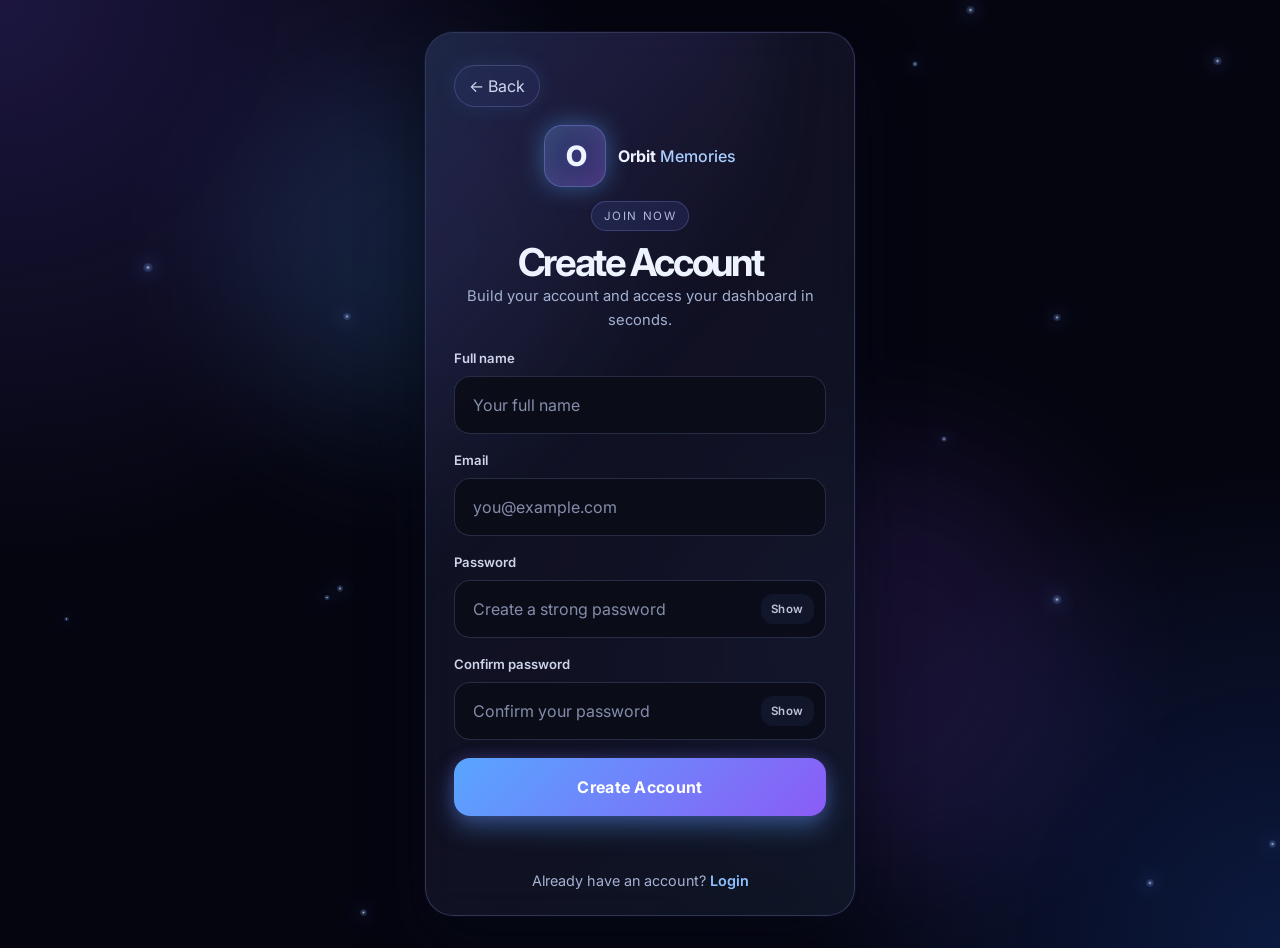
==== create-account.html @ c46d96b4 "Initial commit" ====
<!DOCTYPE html>
<html lang="en">
  <head>
    <meta charset="UTF-8" />
    <meta name="viewport" content="width=device-width, initial-scale=1.0" />
    <meta
      name="description"
      content="Create an Orbit Memories account for your personal photo archive."
    />
    <title>Orbit Memories | Create Account</title>
    <link rel="preconnect" href="https://fonts.googleapis.com" />
    <link rel="preconnect" href="https://fonts.gstatic.com" crossorigin />
    <link
      href="https://fonts.googleapis.com/css2?family=Inter:wght@400;500;600;700;800&display=swap"
      rel="stylesheet"
    />
    <link rel="stylesheet" href="style.css" />
  </head>
  <body class="auth-page signup-page">
    <div class="page-transition-overlay" aria-hidden="true">
      <div class="transition-glow"></div>
    </div>

    <div class="page-shell">
      <div class="bg-orb orb-1" aria-hidden="true"></div>
      <div class="bg-orb orb-2" aria-hidden="true"></div>
      <div id="particles" aria-hidden="true"></div>

      <main class="auth-card" aria-label="Create account panel">
        <div class="card-glow" aria-hidden="true"></div>

        <a href="index.html" class="back-button" aria-label="Back to login">← Back</a>

        <div class="brand-wrap" aria-label="Orbit Memories">
          <div class="brand-lockup">
            <div class="brand-mark">O</div>
            <span class="brand-wordmark">Orbit <strong>Memories</strong></span>
          </div>
        </div>

        <div class="card-header">
          <span class="step-pill">Join now</span>
          <h1>Create Account</h1>
        </div>

        <p class="card-copy">
          Build your account and access your dashboard in seconds.
        </p>

        <form id="signupForm" novalidate>
          <div class="field-wrap" id="signupNameWrap">
            <label for="signupName">Full name</label>
            <input
              id="signupName"
              name="signupName"
              type="text"
              placeholder="Your full name"
              autocomplete="name"
            />
          </div>

          <div class="field-wrap" id="signupEmailWrap">
            <label for="signupEmail">Email</label>
            <input
              id="signupEmail"
              name="signupEmail"
              type="email"
              placeholder="you@example.com"
              autocomplete="email"
            />
          </div>

          <div class="field-wrap" id="signupPasswordWrap">
            <label for="signupPassword">Password</label>
            <div class="password-input-wrap">
              <input
                id="signupPassword"
                name="signupPassword"
                type="password"
                placeholder="Create a strong password"
                autocomplete="new-password"
              />
              <button type="button" class="password-toggle" data-password-toggle="signup" aria-label="Show password" aria-pressed="false">
                <span class="toggle-icon">Show</span>
              </button>
            </div>
          </div>

          <div class="field-wrap" id="signupConfirmWrap">
            <label for="signupConfirm">Confirm password</label>
            <div class="password-input-wrap">
              <input
                id="signupConfirm"
                name="signupConfirm"
                type="password"
                placeholder="Confirm your password"
                autocomplete="new-password"
              />
              <button type="button" class="password-toggle" data-password-toggle="confirm" aria-label="Show password" aria-pressed="false">
                <span class="toggle-icon">Show</span>
              </button>
            </div>
          </div>

          <button type="submit" class="auth-btn" id="signupButton">
            <span class="btn-text">Create Account</span>
            <span class="btn-loader" aria-hidden="true"></span>
          </button>

          <p id="signupMessage" class="form-message" aria-live="polite"></p>

          <p class="tip-text">
            Already have an account?
            <a href="index.html" class="inline-link">Login</a>
          </p>
        </form>
      </main>
    </div>

    <script src="script.js"></script>
  </body>
</html>
---- style.css ----
:root {
  --bg-dark: #050510;
  --bg-panel: rgba(15, 17, 32, 0.74);
  --panel-border: rgba(151, 161, 255, 0.28);
  --panel-highlight: rgba(115, 143, 255, 0.45);
  --text-primary: #edf3ff;
  --text-muted: #a5b1d1;    
  --accent-primary: #58a6ff;
  --accent-secondary: #8b5cf6;
  --success: #38d39f;
  --error: #ff6b8a;
  --field-border: rgba(139, 156, 220, 0.22);
  --radius-lg: 28px;
  --transition: 220ms ease;
  --container-width: 430px;
}

* {
  box-sizing: border-box;
}

html {
  scroll-behavior: smooth;
}

html, body {
  margin: 0;
  min-height: 100%;
  font-family: "Inter", sans-serif;
  background: var(--bg-dark);
  color: var(--text-primary);
}

body {
  min-height: 100vh;
  display: grid;
  place-items: center;
  overflow-x: hidden;
  overflow-y: auto;
  background:
    radial-gradient(circle at top left, rgba(120, 92, 255, 0.2), transparent 35%),
    radial-gradient(circle at bottom right, rgba(37, 99, 235, 0.22), transparent 30%),
    var(--bg-dark);
  opacity: 1;
  transition: opacity 450ms ease;
}

body.is-transitioning {
  opacity: 0.92;
}

.page-shell::before {
  content: "";
  position: absolute;
  inset: 0;
  background: rgba(3, 4, 10, 0.68);
  z-index: 10;
  pointer-events: none;
  opacity: 0;
  -webkit-mask-image: radial-gradient(ellipse var(--password-focus-radius-x, 0px) var(--password-focus-radius-y, 0px) at var(--password-focus-x, 50%) var(--password-focus-y, 50%), transparent 0, transparent 78%, #000 100%);
  mask-image: radial-gradient(ellipse var(--password-focus-radius-x, 0px) var(--password-focus-radius-y, 0px) at var(--password-focus-x, 50%) var(--password-focus-y, 50%), transparent 0, transparent 78%, #000 100%);
  transition: none;
}

body.password-focus-mode .page-shell::before {
  opacity: 1;
}

body.password-focus-mode .auth-card {
  z-index: 1;
}

body.password-focus-mode .password-input-wrap.is-focused {
  position: relative;
  z-index: 12;
  filter: brightness(1.12) saturate(1.2);
}

button, input, a {
  font: inherit;
}

.page-transition-overlay {
  position: fixed;
  inset: 0;
  z-index: 20;
  pointer-events: none;
  opacity: 0;
  visibility: hidden;
  transition: opacity 500ms ease, visibility 500ms ease;
  background: linear-gradient(120deg, rgba(12, 16, 30, 0.25), rgba(8, 12, 22, 0.65), rgba(37, 59, 120, 0.7));
}

.page-transition-overlay.active {
  opacity: 1;
  visibility: visible;
}

.transition-glow {
  position: absolute;
  inset: -20%;
  background: radial-gradient(circle at 20% 50%, rgba(120, 127, 255, 0.5), transparent 18%),
              radial-gradient(circle at 80% 40%, rgba(151, 92, 255, 0.4), transparent 16%),
              radial-gradient(circle at 60% 75%, rgba(87, 170, 255, 0.32), transparent 20%);
  filter: blur(10px);
  transform: scale(1.2) translateX(-8%) translateY(-5%);
  animation: overlayPulse 1.3s ease-in-out infinite alternate;
}

.page-shell {
  position: relative;
  width: 100%;
  min-height: 100vh;
  display: grid;
  place-items: center;
  overflow: hidden;
  isolation: isolate;
  padding: 32px 0;
}

.bg-orb {
  position: absolute;
  border-radius: 50%;
  filter: blur(70px);
  opacity: 0.75;
  z-index: -3;
  animation: gradientShift 18s ease-in-out infinite alternate;
}

.orb-1 {
  width: 22rem;
  height: 22rem;
  background: rgba(88, 166, 255, 0.2);
  top: 8%;
  left: 18%;
}

.orb-2 {
  width: 26rem;
  height: 26rem;
  background: rgba(139, 92, 246, 0.18);
  right: 15%;
  bottom: 8%;
  animation-delay: 1.5s;
}

#particles {
  position: absolute;
  inset: 0;
  z-index: -2;
  overflow: hidden;
}

.particle {
  position: absolute;
  width: var(--size);
  height: var(--size);
  border-radius: 50%;
  background: radial-gradient(circle, rgba(255,255,255,0.9) 0%, rgba(117,166,255,0.4) 30%, transparent 100%);
  box-shadow: 0 0 18px rgba(115, 143, 255, 0.55);
  animation: drift var(--duration) linear infinite;
  opacity: 0.8;
}

.back-button {
  position: relative;
  z-index: 2;
  display: inline-flex;
  align-items: center;
  gap: 8px;
  margin: 0 0 18px;
  padding: 10px 14px;
  color: rgba(227, 234, 255, 0.9);
  text-decoration: none;
  border: 1px solid rgba(149, 164, 255, 0.24);
  border-radius: 999px;
  background: rgba(105, 124, 255, 0.08);
  box-shadow: 0 0 20px rgba(88, 166, 255, 0.12);
  transition: transform var(--transition), border-color var(--transition), background var(--transition), box-shadow var(--transition);
}

.back-button:hover,
.back-button:focus-visible {
  transform: translateX(-2px);
  background: rgba(105, 124, 255, 0.12);
  border-color: rgba(149, 164, 255, 0.38);
  box-shadow: 0 0 26px rgba(88, 166, 255, 0.18);
  outline: none;
}

.auth-card {
  position: relative;
  width: min(var(--container-width), calc(100vw - 32px));
  padding: 32px 28px 26px;
  border-radius: var(--radius-lg);
  background: rgba(12, 15, 25, 0.74);
  border: 1px solid var(--panel-border);
  backdrop-filter: blur(18px);
  -webkit-backdrop-filter: blur(18px);
  box-shadow: 0 28px 60px rgba(4, 8, 20, 0.7), 0 0 0 1px rgba(95, 129, 255, 0.08);
  overflow: hidden;
  opacity: 0;
  transform: translateY(26px) scale(0.96);
  animation: cardIn 0.9s cubic-bezier(0.2, 0.7, 0.2, 1) forwards;
}

.auth-card::before {
  content: "";
  position: absolute;
  inset: 0;
  background: linear-gradient(120deg, rgba(88, 166, 255, 0.08), rgba(139, 92, 246, 0.08), rgba(88, 166, 255, 0.08));
  opacity: 0.75;
  pointer-events: none;
}

.card-glow {
  position: absolute;
  inset: 0;
  background: linear-gradient(135deg, rgba(88,166,255,0.16), rgba(139,92,246,0.12), transparent 55%);
  filter: blur(32px);
  transform: translateX(-20%) translateY(-10%);
  animation: glowMove 9s ease-in-out infinite alternate;
}

.brand-wrap,
.eyebrow,
h1,
.subtitle,
form,
.register-text,
.card-header,
.card-copy,
.auth-actions,
.inline-link,
.tip-text {
  position: relative;
  z-index: 1;
}

.brand-wrap {
  display: flex;
  justify-content: center;
  margin-bottom: 14px;
}

.brand-lockup {
  display: flex;
  align-items: center;
  gap: 12px;
}

.brand-wordmark {
  color: var(--text-primary);
  font-size: 1rem;
  font-weight: 700;
}

.brand-wordmark strong {
  color: #a9ceff;
  font-weight: 500;
}

.brand-mark {
  width: 62px;
  height: 62px;
  display: grid;
  place-items: center;
  border-radius: 18px;
  font-size: 1.75rem;
  font-weight: 800;
  letter-spacing: -0.08em;
  color: var(--text-primary);
  background: linear-gradient(135deg, rgba(88,166,255,0.25), rgba(139,92,246,0.35));
  border: 1px solid rgba(140, 167, 255, 0.35);
  box-shadow: 0 0 24px rgba(88, 166, 255, 0.45), inset 0 0 22px rgba(255,255,255,0.08);
  animation: pulse 3.2s ease-in-out infinite;
}

.eyebrow {
  text-align: center;
  margin: 2px 0 6px;
  font-size: 0.75rem;
  letter-spacing: 0.18em;
  text-transform: uppercase;
  color: rgba(182, 198, 255, 0.8);
}

h1 {
  margin: 0;
  text-align: center;
  font-size: clamp(2rem, 3vw, 2.5rem);
  font-weight: 700;
  letter-spacing: -0.06em;
}

.subtitle {
  margin: 8px 0 26px;
  text-align: center;
  font-size: 0.96rem;
  color: var(--text-muted);
}

.card-header {
  display: flex;
  flex-direction: column;
  align-items: center;
  justify-content: center;
  gap: 8px;
}

.step-pill {
  display: inline-flex;
  align-items: center;
  justify-content: center;
  padding: 7px 12px;
  border: 1px solid rgba(146, 164, 255, 0.24);
  border-radius: 999px;
  background: rgba(99, 120, 255, 0.12);
  color: rgba(214, 223, 255, 0.8);
  font-size: 0.72rem;
  letter-spacing: 0.14em;
  text-transform: uppercase;
}

.card-copy {
  margin: 0 0 18px;
  text-align: center;
  color: var(--text-muted);
  line-height: 1.6;
  font-size: 0.92rem;
}

form {
  display: grid;
  gap: 18px;
}

.field-wrap {
  position: relative;
  display: grid;
  gap: 10px;
}

.field-wrap label {
  font-size: 0.82rem;
  font-weight: 600;
  color: rgba(227, 234, 255, 0.9);
}

.field-wrap input {
  width: 100%;
  height: 58px;
  border: 1px solid var(--field-border);
  border-radius: 16px;
  background: rgba(10, 13, 24, 0.9);
  color: var(--text-primary);
  padding: 0 18px;
  outline: none;
  transition: border-color var(--transition), box-shadow var(--transition), transform var(--transition), background var(--transition);
}

.field-wrap input::placeholder {
  color: rgba(166, 177, 211, 0.78);
}

.field-wrap:focus-within {
  transform: translateY(-1px);
}

.field-wrap:focus-within input {
  border-color: rgba(88, 166, 255, 0.8);
  box-shadow: 0 0 0 4px rgba(88, 166, 255, 0.12), 0 0 18px rgba(88, 166, 255, 0.12);
  background: rgba(12, 16, 28, 0.95);
}

.field-wrap.error input {
  border-color: rgba(255, 107, 138, 0.9);
  box-shadow: 0 0 0 4px rgba(255, 107, 138, 0.08);
}

.password-input-wrap {
  position: relative;
  z-index: 1;
  transition: transform var(--transition), filter var(--transition);
}

.password-input-wrap::before {
  content: "";
  position: absolute;
  inset: -18px -12px -18px -12px;
  border-radius: 24px;
  background: radial-gradient(circle at 50% 50%, rgba(121, 147, 255, 0.18), rgba(88, 166, 255, 0.08) 28%, transparent 70%);
  opacity: 0;
  filter: blur(18px);
  transform: scale(0.9);
  transition: opacity 260ms ease, transform 260ms ease;
  pointer-events: none;
}

.password-input-wrap.is-focused::before {
  opacity: 1;
  transform: scale(1.04);
  background: radial-gradient(ellipse at center, rgba(117, 190, 255, 0.4), rgba(88, 166, 255, 0.2) 42%, transparent 74%);
  filter: blur(22px);
  animation: passwordLightPulse 2.4s ease-in-out infinite;
}

.password-input-wrap.is-focused {
  transform: translateY(-1px);
  filter: brightness(1.14) saturate(1.3);
  z-index: 12;
}

.password-input-wrap.is-focused input {
  border-color: rgba(145, 207, 255, 0.98);
  background: rgba(10, 20, 38, 0.98);
  box-shadow: 0 0 0 1px rgba(145, 207, 255, 0.55), 0 0 14px rgba(88, 166, 255, 0.7), 0 0 34px rgba(88, 166, 255, 0.42), inset 0 0 18px rgba(88, 166, 255, 0.12);
}

.password-input-wrap.is-focused .password-toggle {
  color: #fff;
  background: rgba(88, 166, 255, 0.28);
  box-shadow: 0 0 12px rgba(88, 166, 255, 0.7), 0 0 24px rgba(88, 166, 255, 0.36);
}

.password-input-wrap input {
  padding-right: 64px;
}

.password-toggle {
  position: absolute;
  top: 50%;
  right: 12px;
  transform: translateY(-50%);
  border: 0;
  border-radius: 12px;
  background: rgba(115, 143, 255, 0.08);
  color: rgba(226, 232, 255, 0.82);
  font-size: 0.72rem;
  font-weight: 600;
  letter-spacing: 0.05em;
  padding: 8px 10px;
  cursor: pointer;
  transition: transform var(--transition), background var(--transition), box-shadow var(--transition), color var(--transition);
}

.password-toggle:hover,
.password-toggle:focus-visible {
  background: rgba(115, 143, 255, 0.15);
  box-shadow: 0 0 12px rgba(88, 166, 255, 0.15);
  outline: none;
}

.password-toggle:active {
  transform: translateY(-50%) scale(0.97);
}

.form-row {
  display: flex;
  align-items: center;
  justify-content: space-between;
  gap: 12px;
  font-size: 0.87rem;
  color: var(--text-muted);
}

.checkbox-wrap {
  display: inline-flex;
  align-items: center;
  gap: 10px;
  cursor: pointer;
}

.checkbox-wrap input {
  width: 16px;
  height: 16px;
  accent-color: var(--accent-primary);
  cursor: pointer;
}

.text-link,
.inline-link {
  color: rgba(195, 210, 255, 0.9);
  text-decoration: none;
  transition: color var(--transition), opacity var(--transition);
}

.text-link:hover,
.text-link:focus-visible,
.inline-link:hover,
.inline-link:focus-visible {
  color: #fff;
}

.accent-link {
  color: #8ec1ff;
}

.auth-btn,
.login-btn {
  position: relative;
  width: 100%;
  height: 58px;
  border: none;
  border-radius: 16px;
  color: white;
  font-size: 1rem;
  font-weight: 700;
  letter-spacing: 0.02em;
  cursor: pointer;
  background: linear-gradient(135deg, var(--accent-primary), var(--accent-secondary));
  box-shadow: 0 12px 24px rgba(88, 166, 255, 0.35), 0 0 16px rgba(139, 92, 246, 0.25);
  transition: transform var(--transition), box-shadow var(--transition), filter var(--transition), opacity var(--transition);
  overflow: hidden;
}

.auth-btn::before,
.login-btn::before {
  content: "";
  position: absolute;
  inset: 0;
  background: linear-gradient(120deg, transparent 0%, rgba(255,255,255,0.38) 40%, transparent 80%);
  transform: translateX(-130%);
  transition: transform 700ms ease;
}

.auth-btn:hover,
.auth-btn:focus-visible,
.login-btn:hover,
.login-btn:focus-visible {
  transform: translateY(-2px) scale(1.01);
  box-shadow: 0 18px 28px rgba(88, 166, 255, 0.38), 0 0 32px rgba(139, 92, 246, 0.3);
  filter: saturate(1.08);
  outline: none;
}

.auth-btn:hover::before,
.auth-btn:focus-visible::before,
.login-btn:hover::before,
.login-btn:focus-visible::before {
  transform: translateX(130%);
}

.auth-btn:active,
.login-btn:active {
  transform: translateY(0) scale(0.995);
}

.auth-btn.is-loading,
.login-btn.is-loading {
  pointer-events: none;
  opacity: 0.96;
}

.auth-btn.is-success,
.login-btn.is-success {
  background: linear-gradient(135deg, #1fdb9d, #43d19b);
  box-shadow: 0 16px 28px rgba(56, 211, 159, 0.28);
}

.btn-text,
.btn-loader {
  position: relative;
  z-index: 1;
}

.btn-loader {
  position: absolute;
  right: 24px;
  top: 50%;
  width: 18px;
  height: 18px;
  border: 2px solid rgba(255,255,255,0.35);
  border-top-color: rgba(255,255,255,0.9);
  border-radius: 50%;
  transform: translateY(-50%);
  opacity: 0;
  animation: spin 0.9s linear infinite;
}

.auth-btn.is-loading .btn-loader,
.login-btn.is-loading .btn-loader {
  opacity: 1;
}

.auth-btn.is-loading .btn-text,
.login-btn.is-loading .btn-text {
  padding-right: 20px;
}

.form-message {
  min-height: 20px;
  margin: 0;
  font-size: 0.8rem;
  line-height: 1.4;
  opacity: 0;
  transform: translateY(-4px);
  transition: opacity var(--transition), transform var(--transition);
}

.form-message.show {
  opacity: 1;
  transform: translateY(0);
}

.form-message.error {
  color: var(--error);
}

.form-message.success {
  color: var(--success);
}

.register-text,
.tip-text {
  margin: 0;
  text-align: center;
  color: var(--text-muted);
  font-size: 0.9rem;
}

.auth-actions {
  display: flex;
  justify-content: center;
  margin-top: 4px;
}

.inline-link {
  font-weight: 600;
  color: #8ec1ff;
}

.vault-page {
  --vault-ink: #080a12;
  --vault-text: #f2f2f7;
  --vault-muted: #9c9fb2;
  --vault-line: rgba(196, 205, 238, 0.14);
  --vault-cyan: #a2e8f1;
  --vault-lilac: #cbb7ff;
  display: block;
  min-height: 100vh;
  background:
    radial-gradient(ellipse at 14% 12%, rgba(73, 62, 125, 0.26), transparent 37%),
    radial-gradient(ellipse at 88% 52%, rgba(23, 89, 109, 0.17), transparent 38%),
    var(--vault-ink);
  color: var(--vault-text);
  font-family: "DM Sans", sans-serif;
}

.vault-page [hidden] {
  display: none !important;
}

.vault-space {
  position: fixed;
  inset: 0;
  z-index: 0;
  overflow: hidden;
  pointer-events: none;
}

.vault-nebula {
  position: absolute;
  width: 150vw;
  height: 48vh;
  min-height: 340px;
  left: -24vw;
  top: 6vh;
  transform: rotate(-19deg);
  opacity: 0.68;
  filter: blur(34px);
  background:
    radial-gradient(ellipse at 17% 54%, rgba(242, 112, 159, 0.23), transparent 25%),
    radial-gradient(ellipse at 39% 42%, rgba(167, 127, 242, 0.32), transparent 28%),
    radial-gradient(ellipse at 60% 56%, rgba(90, 183, 201, 0.2), transparent 26%),
    radial-gradient(ellipse at 82% 43%, rgba(232, 172, 121, 0.14), transparent 23%);
  animation: nebulaDrift 36s ease-in-out infinite alternate;
}

.vault-nebula::after {
  content: "";
  position: absolute;
  inset: 34% 0 34%;
  background: linear-gradient(90deg, transparent, rgba(221, 212, 255, 0.12), rgba(171, 227, 243, 0.14), transparent);
  filter: blur(24px);
}

.vault-stars {
  position: absolute;
  inset: -50%;
  background-repeat: repeat;
}

.vault-stars-far {
  opacity: 0.44;
  background-image:
    radial-gradient(1px 1px at 20px 35px, #fff 99%, transparent),
    radial-gradient(1px 1px at 90px 120px, rgba(202, 222, 255, 0.9) 99%, transparent),
    radial-gradient(1px 1px at 170px 70px, rgba(255, 222, 191, 0.8) 99%, transparent);
  background-size: 210px 180px, 270px 230px, 330px 260px;
  animation: starsFloat 150s linear infinite;
}

.vault-stars-near {
  opacity: 0.5;
  background-image:
    radial-gradient(1.5px 1.5px at 45px 80px, #fff 99%, transparent),
    radial-gradient(1px 1px at 155px 25px, rgba(178, 229, 248, 0.92) 99%, transparent),
    radial-gradient(1px 1px at 220px 155px, rgba(255, 220, 233, 0.9) 99%, transparent);
  background-size: 290px 250px, 370px 320px, 420px 360px;
  animation: starsFloat 105s linear infinite reverse;
}

.vault-topbar {
  position: relative;
  z-index: 1;
  height: 82px;
  padding: 0 max(32px, calc((100vw - 1320px) / 2));
  display: flex;
  align-items: center;
  justify-content: space-between;
  border-bottom: 1px solid rgba(207, 213, 239, 0.1);
  background: rgba(8, 10, 18, 0.38);
  backdrop-filter: blur(16px);
}

.vault-brand {
  display: inline-flex;
  align-items: center;
  gap: 12px;
  color: var(--vault-text);
  text-decoration: none;
}

.vault-brand-mark,
.vault-avatar {
  display: grid;
  place-items: center;
  flex: 0 0 auto;
  border: 1px solid rgba(193, 208, 247, 0.36);
  color: #f4eaff;
  background: linear-gradient(145deg, rgba(125, 119, 179, 0.52), rgba(43, 114, 133, 0.42));
  box-shadow: 0 0 24px rgba(116, 165, 204, 0.18), inset 0 0 12px rgba(236, 233, 255, 0.1);
}

.vault-brand-mark {
  width: 36px;
  height: 36px;
  border-radius: 12px;
  font: 700 19px "Space Grotesk", sans-serif;
}

.vault-brand-name {
  font: 700 13px "Space Grotesk", sans-serif;
  letter-spacing: 0.1em;
}

.vault-brand-name span {
  color: #b4dce5;
  font-weight: 500;
}

.vault-account {
  display: flex;
  align-items: center;
  gap: 11px;
}

.vault-account-actions {
  display: flex;
  align-items: center;
  gap: 7px;
}

.vault-avatar {
  width: 36px;
  height: 36px;
  border-radius: 50%;
  font: 600 14px "Space Grotesk", sans-serif;
}

.vault-account-copy {
  display: grid;
  gap: 3px;
  max-width: 190px;
}

.vault-account-copy strong {
  overflow: hidden;
  color: #ececf4;
  font-size: 12px;
  font-weight: 600;
  text-overflow: ellipsis;
  white-space: nowrap;
}

.vault-account-label,
.vault-section-label {
  color: #a8b9c8;
  font: 600 10px "Space Grotesk", sans-serif;
  letter-spacing: 0.14em;
}

.vault-logout,
.vault-switch-account,
.vault-tutorial-button,
.viewer-action,
.viewer-close {
  display: grid;
  place-items: center;
  width: 40px;
  height: 40px;
  border: 1px solid var(--vault-line);
  border-radius: 12px;
  color: #d2d7e5;
  background: rgba(205, 216, 244, 0.045);
  cursor: pointer;
  transition: color 180ms ease, background 180ms ease, border-color 180ms ease, transform 180ms ease;
}

.vault-switch-account {
  width: auto;
  display: inline-flex;
  align-items: center;
  justify-content: center;
  gap: 7px;
  padding: 0 10px;
  color: #cbd5df;
  font-size: 10px;
}

.vault-tutorial-button {
  width: auto;
  min-height: 40px;
  display: inline-flex;
  align-items: center;
  justify-content: center;
  gap: 7px;
  padding: 0 10px;
  color: #cbd5df;
  font-size: 10px;
}

.vault-logout:hover,
.vault-switch-account:hover,
.vault-tutorial-button:hover,
.viewer-action:hover,
.viewer-close:hover {
  transform: translateY(-1px);
  color: #fff;
  border-color: rgba(184, 226, 238, 0.42);
  background: rgba(151, 214, 230, 0.12);
}

.vault-logout svg,
.vault-switch-account svg,
.vault-tutorial-button svg,
.photo-search svg,
.vault-upload-button svg,
.dropzone-icon svg,
.viewer-action svg,
.viewer-close svg {
  width: 19px;
  height: 19px;
  fill: none;
  stroke: currentColor;
  stroke-linecap: round;
  stroke-linejoin: round;
  stroke-width: 1.7;
}

.vault-main {
  position: relative;
  z-index: 1;
  width: min(1320px, calc(100% - 64px));
  margin: 0 auto;
  padding: 58px 0 30px;
}

.vault-hero {
  min-height: 300px;
  display: grid;
  grid-template-columns: minmax(0, 1fr) 300px;
  align-items: center;
  gap: 50px;
  padding: 12px 36px 52px;
}

.vault-eyebrow {
  display: flex;
  align-items: center;
  gap: 10px;
  margin: 0 0 18px;
  color: #c4d5df;
  font: 600 10px "Space Grotesk", sans-serif;
  letter-spacing: 0.16em;
}

.vault-eyebrow span,
.storage-dot {
  width: 7px;
  height: 7px;
  border-radius: 50%;
  background: #92d9d3;
  box-shadow: 0 0 12px rgba(146, 217, 211, 0.8);
}

.vault-hero h1 {
  margin: 0;
  text-align: left;
  font: 500 clamp(42px, 5vw, 67px)/1.04 "Space Grotesk", sans-serif;
  letter-spacing: -0.045em;
}

.vault-hero h1 span {
  color: #b9c7e7;
}

.vault-intro {
  margin: 18px 0 0;
  color: #a7adbf;
  font-size: 14px;
}

.vault-orbit {
  position: relative;
  width: 240px;
  height: 240px;
  justify-self: center;
  animation: orbitFloat 8s ease-in-out infinite;
}

.orbit-ring,
.orbit-core,
.orbit-satellite {
  position: absolute;
  top: 50%;
  left: 50%;
  border-radius: 50%;
  transform: translate(-50%, -50%);
}

.orbit-ring-one {
  width: 190px;
  height: 190px;
  border: 1px solid rgba(183, 196, 236, 0.24);
  box-shadow: 0 0 42px rgba(112, 158, 201, 0.08), inset 0 0 30px rgba(112, 158, 201, 0.06);
}

.orbit-ring-two {
  width: 145px;
  height: 145px;
  border: 1px solid rgba(189, 222, 230, 0.22);
  transform: translate(-50%, -50%) rotateX(64deg) rotate(-30deg);
}

.orbit-core {
  width: 76px;
  height: 76px;
  background: radial-gradient(circle at 34% 28%, #e6d9ff, #9a91ce 27%, #457b91 60%, rgba(18, 31, 52, 0.3) 74%);
  box-shadow: 0 0 25px rgba(159, 162, 222, 0.46), 0 0 80px rgba(103, 180, 197, 0.25);
}

.orbit-satellite {
  width: 12px;
  height: 12px;
  top: 24%;
  left: 73%;
  background: #e6dcff;
  box-shadow: 0 0 14px 4px rgba(202, 187, 255, 0.6);
}

.vault-gallery {
  padding: 31px 36px 28px;
  border-top: 1px solid rgba(206, 217, 243, 0.16);
  background: linear-gradient(180deg, rgba(9, 12, 22, 0.26), rgba(9, 12, 22, 0));
}

.gallery-heading-row {
  display: flex;
  align-items: end;
  justify-content: space-between;
  gap: 20px;
  margin-bottom: 22px;
}

.vault-gallery .vault-section-label {
  margin: 0 0 9px;
}

.gallery-heading-row h2 {
  display: flex;
  align-items: center;
  gap: 10px;
  margin: 0;
  font: 500 26px "Space Grotesk", sans-serif;
}

.gallery-heading-row h2 span {
  display: grid;
  place-items: center;
  min-width: 25px;
  height: 25px;
  padding: 0 7px;
  border: 1px solid rgba(183, 200, 229, 0.2);
  border-radius: 8px;
  color: #c8d6e3;
  background: rgba(171, 201, 221, 0.07);
  font: 600 11px "DM Sans", sans-serif;
}

.vault-storage-note {
  display: flex;
  align-items: center;
  gap: 8px;
  padding-bottom: 4px;
  color: #a9b8bc;
  font: 600 9px "Space Grotesk", sans-serif;
  letter-spacing: 0.12em;
}

.storage-dot {
  width: 6px;
  height: 6px;
  background: #92d9b4;
  box-shadow: 0 0 10px rgba(146, 217, 180, 0.65);
}

.gallery-toolbar {
  display: flex;
  align-items: center;
  gap: 11px;
  margin-bottom: 15px;
}

.photo-search {
  height: 44px;
  min-width: 160px;
  max-width: 410px;
  flex: 1;
  display: flex;
  align-items: center;
  gap: 10px;
  padding: 0 13px;
  border: 1px solid var(--vault-line);
  border-radius: 11px;
  color: #a6b4c7;
  background: rgba(11, 14, 24, 0.58);
  transition: border-color 180ms ease, box-shadow 180ms ease;
}

.photo-search:focus-within {
  border-color: rgba(162, 232, 241, 0.48);
  box-shadow: 0 0 0 3px rgba(162, 232, 241, 0.07);
}

.photo-search svg {
  width: 17px;
  height: 17px;
  flex: 0 0 auto;
}

.photo-search input {
  width: 100%;
  border: 0;
  outline: 0;
  color: #edf2f7;
  background: transparent;
  font-size: 12px;
}

.photo-search input::placeholder {
  color: #858da0;
}

.sort-control {
  height: 44px;
  display: flex;
  align-items: center;
  gap: 8px;
  padding: 0 11px;
  border: 1px solid var(--vault-line);
  border-radius: 11px;
  color: #aeb5c6;
  background: rgba(11, 14, 24, 0.58);
  font-size: 11px;
}

.sort-control select {
  max-width: 95px;
  border: 0;
  outline: 0;
  color: #e5e9f1;
  background: transparent;
  font-size: 11px;
  cursor: pointer;
}

.sort-control option {
  color: #202535;
}

.vault-upload-button {
  min-height: 44px;
  display: inline-flex;
  align-items: center;
  justify-content: center;
  gap: 9px;
  padding: 0 15px;
  border: 1px solid rgba(191, 213, 232, 0.34);
  border-radius: 11px;
  color: #091015;
  background: linear-gradient(120deg, #c6e6e7, #c7c3ec);
  box-shadow: 0 5px 22px rgba(159, 190, 219, 0.11);
  font-size: 12px;
  font-weight: 700;
  cursor: pointer;
  transition: transform 180ms ease, box-shadow 180ms ease, filter 180ms ease;
}

.vault-upload-button:hover {
  transform: translateY(-2px);
  filter: brightness(1.06);
  box-shadow: 0 8px 28px rgba(159, 190, 219, 0.2);
}

.vault-upload-button svg {
  width: 17px;
  height: 17px;
}

.vault-dropzone {
  width: 100%;
  min-height: 94px;
  display: flex;
  align-items: center;
  gap: 15px;
  padding: 15px 20px;
  border: 1px dashed rgba(191, 211, 232, 0.27);
  border-radius: 13px;
  color: var(--vault-text);
  text-align: left;
  background: rgba(169, 192, 223, 0.035);
  cursor: pointer;
  transition: border-color 180ms ease, background 180ms ease, box-shadow 180ms ease;
}

.vault-dropzone:hover,
.vault-dropzone.is-dragging {
  border-color: rgba(162, 232, 241, 0.72);
  background: rgba(133, 195, 211, 0.09);
  box-shadow: inset 0 0 32px rgba(132, 190, 213, 0.07), 0 0 24px rgba(132, 190, 213, 0.06);
}

.dropzone-icon {
  width: 42px;
  height: 42px;
  flex: 0 0 auto;
  display: grid;
  place-items: center;
  border: 1px solid rgba(198, 213, 244, 0.19);
  border-radius: 12px;
  color: #c4e8ee;
  background: rgba(167, 203, 222, 0.08);
}

.dropzone-copy {
  display: grid;
  gap: 5px;
}

.dropzone-copy strong {
  font-size: 12px;
  font-weight: 600;
}

.dropzone-copy > span {
  color: #a9afbf;
  font-size: 11px;
}

.dropzone-copy u {
  color: #c9e6eb;
  text-underline-offset: 3px;
}

.dropzone-limit {
  margin-left: auto;
  color: #848c9f;
  font: 600 9px "Space Grotesk", sans-serif;
  letter-spacing: 0.08em;
}

.dropzone-limit i {
  padding: 0 4px;
  color: #a9d9dd;
  font-style: normal;
}

.vault-status {
  min-height: 20px;
  margin: 10px 0 4px;
  color: #a4dccc;
  font-size: 11px;
}

.vault-status.is-error {
  color: #ff9cac;
}

.media-collection-section {
  margin-top: 24px;
  padding-top: 20px;
  border-top: 1px solid rgba(196, 211, 239, 0.13);
}

.media-section-heading {
  display: flex;
  align-items: end;
  justify-content: space-between;
  gap: 16px;
}

.media-section-heading .vault-section-label {
  margin: 0 0 5px;
}

.media-section-heading h3 {
  display: flex;
  align-items: center;
  gap: 9px;
  margin: 0;
  color: #dff4f2;
  font: 500 19px "Space Grotesk", sans-serif;
}

.videos-collection .media-section-heading h3 {
  color: #e2dcff;
}

.media-section-heading h3 span {
  min-width: 22px;
  height: 22px;
  display: grid;
  place-items: center;
  padding: 0 6px;
  border: 1px solid rgba(154, 221, 219, 0.24);
  border-radius: 7px;
  color: #b9e5e1;
  background: rgba(121, 196, 193, 0.08);
  font: 600 10px "DM Sans", sans-serif;
}

.videos-collection .media-section-heading h3 span {
  border-color: rgba(198, 176, 242, 0.24);
  color: #d6c3f4;
  background: rgba(159, 127, 208, 0.1);
}

.media-section-description {
  padding-bottom: 2px;
  color: #929bad;
  font-size: 10px;
}

.media-empty-note {
  margin: 13px 0 2px;
  color: #888fa1;
  font-size: 11px;
}

.photo-grid {
  display: grid;
  grid-template-columns: repeat(4, minmax(0, 1fr));
  gap: 16px;
  padding-top: 12px;
}

.photo-tile {
  position: relative;
  min-width: 0;
  overflow: hidden;
  aspect-ratio: 4 / 3;
  padding: 0;
  border: 1px solid rgba(195, 207, 233, 0.16);
  border-radius: 12px;
  background: #141725;
  text-align: left;
  cursor: pointer;
  animation: vaultTileIn 550ms cubic-bezier(0.18, 0.75, 0.28, 1) both;
  animation-delay: calc(min(var(--tile-index), 12) * 45ms);
  transition: border-color 200ms ease, transform 200ms ease, box-shadow 200ms ease;
}

.photo-tile:hover {
  z-index: 1;
  transform: translateY(-4px);
  border-color: rgba(190, 226, 236, 0.52);
  box-shadow: 0 16px 34px rgba(0, 0, 0, 0.35), 0 0 26px rgba(105, 184, 196, 0.11);
}

.photo-tile-media {
  width: 100%;
  height: 100%;
  display: block;
  object-fit: cover;
  transition: transform 450ms cubic-bezier(0.18, 0.75, 0.28, 1), filter 250ms ease;
}

.photo-tile:hover .photo-tile-media {
  transform: scale(1.04);
  filter: brightness(0.82);
}

.media-type-badge {
  position: absolute;
  top: 10px;
  right: 10px;
  z-index: 1;
  padding: 5px 7px;
  border: 1px solid rgba(210, 232, 244, 0.3);
  border-radius: 6px;
  color: #eef9fc;
  background: rgba(5, 9, 16, 0.7);
  font: 600 8px "Space Grotesk", sans-serif;
  letter-spacing: 0.1em;
  pointer-events: none;
}

.photo-tile-caption {
  position: absolute;
  inset: auto 0 0;
  display: grid;
  gap: 4px;
  padding: 32px 13px 12px;
  color: #f6f7fa;
  background: linear-gradient(transparent, rgba(5, 7, 13, 0.85));
  opacity: 0;
  transform: translateY(5px);
  transition: opacity 180ms ease, transform 180ms ease;
}

.photo-tile:hover .photo-tile-caption,
.photo-tile:focus-visible .photo-tile-caption {
  opacity: 1;
  transform: translateY(0);
}

.photo-tile-caption strong {
  overflow: hidden;
  font-size: 12px;
  font-weight: 600;
  text-overflow: ellipsis;
  white-space: nowrap;
}

.photo-tile-caption span {
  color: #c1c5d0;
  font-size: 10px;
}

.vault-empty-state {
  min-height: 270px;
  display: flex;
  flex-direction: column;
  align-items: center;
  justify-content: center;
  padding: 32px 16px;
  text-align: center;
  animation: vaultTileIn 650ms ease both;
}

.empty-constellation {
  position: relative;
  width: 86px;
  height: 70px;
  margin-bottom: 18px;
  background: linear-gradient(32deg, transparent 48.9%, rgba(185, 210, 237, 0.3) 49.5%, rgba(185, 210, 237, 0.3) 50.5%, transparent 51.1%), linear-gradient(145deg, transparent 48.8%, rgba(185, 210, 237, 0.24) 49.4%, rgba(185, 210, 237, 0.24) 50.6%, transparent 51.2%);
}

.empty-constellation span {
  position: absolute;
  width: 6px;
  height: 6px;
  border-radius: 50%;
  background: #e7e2ff;
  box-shadow: 0 0 12px 3px rgba(193, 190, 255, 0.46);
}

.empty-constellation span:nth-child(1) { top: 4px; left: 7px; }
.empty-constellation span:nth-child(2) { top: 29px; left: 43px; }
.empty-constellation span:nth-child(3) { right: 5px; bottom: 8px; }
.empty-constellation span:nth-child(4) { top: 15px; right: 10px; width: 4px; height: 4px; }

.vault-empty-state .vault-section-label {
  margin: 0 0 9px;
}

.vault-empty-state h3 {
  margin: 0;
  font: 500 23px "Space Grotesk", sans-serif;
}

.vault-empty-state > p:not(.vault-section-label) {
  max-width: 370px;
  margin: 9px 0 19px;
  color: #a2a8b8;
  font-size: 12px;
  line-height: 1.6;
}

.vault-footnote {
  margin: 20px 0 0;
  color: #80899b;
  text-align: center;
  font-size: 10px;
}

.guided-tour {
  position: fixed;
  inset: 0;
  width: 100vw;
  height: 100vh;
  max-width: none;
  max-height: none;
  margin: 0;
  padding: 0;
  overflow: hidden;
  border: 0;
  color: var(--vault-text);
  background: transparent;
}

.guided-tour::backdrop {
  background: transparent;
}

.tour-welcome[hidden] {
  display: none;
}

.tour-welcome {
  position: fixed;
  z-index: 5;
  inset: 0;
  overflow-x: hidden;
  overflow-y: auto;
  overscroll-behavior: contain;
  color: var(--vault-text);
  background:
    radial-gradient(ellipse at 50% 34%, rgba(101, 122, 183, 0.2), transparent 34%),
    radial-gradient(ellipse at 12% 82%, rgba(181, 103, 144, 0.1), transparent 30%),
    rgba(5, 7, 14, 0.98);
  scrollbar-color: rgba(177, 211, 224, 0.45) rgba(255, 255, 255, 0.04);
  scrollbar-width: thin;
}

.tour-welcome-content {
  position: relative;
  width: min(720px, calc(100% - 40px));
  min-height: calc(100vh + 200px);
  display: flex;
  flex-direction: column;
  margin: 0 auto;
  padding: 25px 0 38px;
}

.tour-welcome-topline {
  display: flex;
  align-items: center;
  justify-content: space-between;
}

.welcome-brand {
  display: inline-flex;
  align-items: center;
  gap: 10px;
  color: #f1f0fa;
  font: 700 10px "Space Grotesk", sans-serif;
  letter-spacing: 0.1em;
  text-decoration: none;
}

.welcome-brand .vault-brand-mark {
  width: 31px;
  height: 31px;
  border-radius: 10px;
  font-size: 16px;
}

.welcome-brand strong {
  color: #b4dce5;
  font-weight: 500;
}

.welcome-planet {
  position: relative;
  width: 100px;
  height: 100px;
  margin: 27px auto 19px;
  animation: orbitFloat 6s ease-in-out infinite;
}

.welcome-planet-ring,
.welcome-planet-core,
.welcome-planet-star {
  position: absolute;
  top: 50%;
  left: 50%;
  border-radius: 50%;
  transform: translate(-50%, -50%);
}

.welcome-planet-ring {
  width: 94px;
  height: 37px;
  border: 1px solid rgba(203, 215, 248, 0.55);
  box-shadow: 0 0 23px rgba(154, 191, 225, 0.17);
  transform: translate(-50%, -50%) rotate(-26deg);
}

.welcome-planet-core {
  width: 53px;
  height: 53px;
  background: radial-gradient(circle at 32% 27%, #eee1ff, #9d93cd 31%, #537f9a 66%, #17283b 100%);
  box-shadow: 0 0 27px rgba(159, 162, 222, 0.45), 0 0 68px rgba(103, 180, 197, 0.24);
}

.welcome-planet-star {
  width: 6px;
  height: 6px;
  top: 18%;
  left: 75%;
  background: #f4e7ff;
  box-shadow: 0 0 13px 4px rgba(202, 187, 255, 0.6);
}

.welcome-eyebrow {
  display: flex;
  align-items: center;
  justify-content: center;
  gap: 9px;
  margin: 0 0 14px;
  color: #b6d6db;
  font: 600 9px "Space Grotesk", sans-serif;
  letter-spacing: 0.16em;
  text-align: center;
}

.welcome-eyebrow span {
  width: 6px;
  height: 6px;
  border-radius: 50%;
  background: #9be1d6;
  box-shadow: 0 0 12px rgba(155, 225, 214, 0.8);
}

.tour-welcome h2 {
  margin: 0;
  color: #f4f2fb;
  font: 500 clamp(35px, 7vw, 54px)/1.08 "Space Grotesk", sans-serif;
  letter-spacing: -0.035em;
  text-align: center;
}

.tour-welcome h2 span {
  color: #c5d4ee;
}

.welcome-lead {
  margin: 13px 0 0;
  color: #b8c3d7;
  font: 500 15px "Space Grotesk", sans-serif;
  text-align: center;
}

.welcome-story {
  width: min(590px, 100%);
  margin: 24px auto 0;
  color: #aeb7c9;
  font-size: 12px;
  line-height: 1.8;
  text-align: center;
}

.welcome-story p {
  margin: 0 0 12px;
}

.welcome-tour-preview {
  width: min(500px, 100%);
  margin: 16px auto 0;
  padding: 16px 0 9px;
  border-top: 1px solid rgba(196, 211, 239, 0.16);
  border-bottom: 1px solid rgba(196, 211, 239, 0.16);
}

.welcome-tour-preview > p {
  margin: 0 0 8px;
}

.welcome-tour-preview ol {
  margin: 0;
  padding: 0;
  list-style: none;
}

.welcome-tour-preview li {
  min-height: 33px;
  display: flex;
  align-items: center;
  gap: 12px;
  border-top: 1px solid rgba(196, 211, 239, 0.08);
  color: #d5d8e3;
  font-size: 11px;
}

.welcome-tour-preview li > span {
  color: #a9dce0;
  font: 600 9px "Space Grotesk", sans-serif;
}

.welcome-tour-preview li strong {
  font-weight: 500;
}

.welcome-scroll-hint {
  display: flex;
  align-items: center;
  justify-content: center;
  gap: 8px;
  margin: 19px 0 0;
  color: #a9cbd2;
  font: 600 9px "Space Grotesk", sans-serif;
  letter-spacing: 0.14em;
}

.welcome-scroll-hint span {
  font-size: 16px;
  animation: welcomeArrow 1.3s ease-in-out infinite;
}

.tour-start {
  width: min(260px, 100%);
  min-height: 48px;
  display: inline-flex;
  align-items: center;
  justify-content: center;
  gap: 12px;
  align-self: center;
  margin: auto auto 0;
  padding: 0 18px;
  border: 1px solid rgba(183, 222, 230, 0.52);
  border-radius: 11px;
  color: #0d1419;
  background: linear-gradient(120deg, #c6e6e7, #c7c3ec);
  box-shadow: 0 8px 32px rgba(155, 205, 217, 0.13);
  font-size: 12px;
  font-weight: 700;
  cursor: pointer;
  transition: transform 180ms ease, box-shadow 180ms ease, filter 180ms ease;
}

.tour-start:hover {
  transform: translateY(-2px);
  filter: brightness(1.06);
  box-shadow: 0 12px 38px rgba(155, 205, 217, 0.23);
}

.tour-start svg {
  width: 17px;
  height: 17px;
  fill: none;
  stroke: currentColor;
  stroke-linecap: round;
  stroke-linejoin: round;
  stroke-width: 1.8;
}

.welcome-exit-note {
  margin: 11px 0 0;
  color: #788398;
  font-size: 10px;
  text-align: center;
}

.tour-shade {
  position: fixed;
  inset: 0;
  background: rgba(3, 5, 12, 0.78);
  -webkit-mask-image: radial-gradient(circle at var(--tour-x, 50%) var(--tour-y, 45%), transparent 0, transparent var(--tour-radius, 0px), #000 calc(var(--tour-radius, 0px) + 18px));
  mask-image: radial-gradient(circle at var(--tour-x, 50%) var(--tour-y, 45%), transparent 0, transparent var(--tour-radius, 0px), #000 calc(var(--tour-radius, 0px) + 18px));
  pointer-events: auto;
}

.tour-spotlight {
  position: fixed;
  top: 0;
  left: 0;
  width: 1px;
  height: 1px;
  border: 1px solid rgba(198, 244, 248, 0.96);
  border-radius: 12px;
  box-shadow: 0 0 0 1px rgba(134, 214, 227, 0.44), 0 0 30px rgba(121, 222, 235, 0.34), inset 0 0 20px rgba(121, 222, 235, 0.08);
  pointer-events: none;
  transition: top 280ms ease, left 280ms ease, width 280ms ease, height 280ms ease;
  animation: tourSpotlightPulse 2.2s ease-in-out infinite;
}

.tour-card {
  position: fixed;
  top: 24px;
  left: 24px;
  width: min(430px, calc(100vw - 32px));
  padding: 20px;
  border: 1px solid rgba(193, 216, 237, 0.27);
  border-radius: 15px;
  background: linear-gradient(145deg, rgba(20, 27, 43, 0.98), rgba(10, 14, 25, 0.98));
  box-shadow: 0 22px 72px rgba(0, 0, 0, 0.56), 0 0 32px rgba(114, 190, 204, 0.1);
  pointer-events: auto;
  animation: none;
}

.tour-card-topline,
.tour-progress-row,
.tour-controls,
.tour-navigation {
  display: flex;
  align-items: center;
  justify-content: space-between;
}

.tour-kicker,
.tour-progress-row > span {
  color: #a6cbd1;
  font: 600 9px "Space Grotesk", sans-serif;
  letter-spacing: 0.13em;
}

.tour-close {
  width: 30px;
  height: 30px;
  display: grid;
  place-items: center;
  border: 1px solid var(--vault-line);
  border-radius: 9px;
  color: #cbd5df;
  background: rgba(205, 216, 244, 0.045);
  font-size: 21px;
  line-height: 1;
  cursor: pointer;
}

.tour-progress-row {
  margin-top: 16px;
}

.tour-progress-dots {
  display: flex;
  gap: 5px;
}

.tour-progress-dots span {
  width: 5px;
  height: 5px;
  border-radius: 50%;
  background: rgba(206, 221, 239, 0.26);
  transition: width 180ms ease, background 180ms ease, box-shadow 180ms ease;
}

.tour-progress-dots span.is-current {
  width: 17px;
  border-radius: 999px;
  background: #b7e9ec;
  box-shadow: 0 0 10px rgba(160, 226, 234, 0.45);
}

.tour-card h2 {
  margin: 13px 0 8px;
  color: #f3f4fb;
  font: 500 21px/1.22 "Space Grotesk", sans-serif;
}

.tour-copy {
  min-height: 42px;
  margin: 0;
  color: #b3bacb;
  font-size: 12px;
  line-height: 1.6;
}

.tour-controls {
  gap: 12px;
  margin-top: 18px;
}

.tour-navigation {
  gap: 8px;
}

.tour-skip,
.tour-back,
.tour-next {
  min-height: 37px;
  padding: 0 12px;
  border: 1px solid rgba(194, 208, 232, 0.2);
  border-radius: 9px;
  color: #d4d9e5;
  background: rgba(205, 216, 244, 0.045);
  font-size: 10px;
  cursor: pointer;
  transition: border-color 160ms ease, background 160ms ease, color 160ms ease;
}

.tour-skip {
  padding: 0;
  border-color: transparent;
  background: transparent;
  color: #a9b0c0;
}

.tour-skip:hover,
.tour-back:hover {
  color: #fff;
  border-color: rgba(194, 208, 232, 0.4);
  background: rgba(205, 216, 244, 0.1);
}

.tour-next {
  border-color: rgba(183, 222, 230, 0.52);
  color: #0d1419;
  background: linear-gradient(120deg, #c6e6e7, #c7c3ec);
  font-weight: 700;
}

.tour-next:hover {
  color: #050a0e;
  background: #e3f8f8;
}

.photo-viewer {
  width: min(1040px, calc(100vw - 32px));
  max-width: none;
  max-height: min(820px, calc(100vh - 32px));
  padding: 0;
  overflow: hidden;
  border: 1px solid rgba(201, 213, 243, 0.22);
  border-radius: 16px;
  color: var(--vault-text);
  background: #0b0e18;
  box-shadow: 0 30px 100px rgba(0, 0, 0, 0.7), 0 0 60px rgba(117, 156, 196, 0.12);
}

.photo-viewer::backdrop {
  background: rgba(2, 3, 8, 0.86);
  backdrop-filter: blur(12px);
}

.viewer-layout {
  position: relative;
  display: grid;
  grid-template-columns: minmax(0, 1fr) 245px;
  min-height: 320px;
  max-height: min(820px, calc(100vh - 32px));
}

.viewer-image-wrap {
  min-width: 0;
  min-height: 320px;
  display: grid;
  place-items: center;
  padding: 20px;
  background: radial-gradient(ellipse at center, rgba(42, 48, 72, 0.4), rgba(6, 8, 14, 0.96) 75%);
}

.viewer-image-wrap img,
.viewer-image-wrap video {
  width: 100%;
  max-width: 100%;
  max-height: calc(100vh - 72px);
  object-fit: contain;
  border-radius: 4px;
  animation: viewerImageIn 350ms ease both;
}

.viewer-details {
  display: flex;
  flex-direction: column;
  justify-content: space-between;
  gap: 24px;
  padding: 27px 20px 20px;
  border-left: 1px solid rgba(194, 209, 237, 0.12);
  background: rgba(13, 16, 27, 0.9);
}

.viewer-close {
  position: absolute;
  z-index: 1;
  top: 13px;
  right: 13px;
  width: 36px;
  height: 36px;
  background: rgba(9, 12, 20, 0.84);
}

.viewer-caption .vault-section-label {
  margin: 0 0 10px;
}

.viewer-caption h2 {
  margin: 0;
  overflow-wrap: anywhere;
  font: 500 18px "Space Grotesk", sans-serif;
}

.viewer-caption > p:last-child {
  margin: 9px 0 0;
  color: #9ea6b7;
  font-size: 11px;
}

.viewer-actions {
  display: flex;
  gap: 9px;
}

.viewer-download {
  width: auto;
  display: inline-flex;
  gap: 8px;
  padding: 0 12px;
  font-size: 11px;
  white-space: nowrap;
}

.viewer-download svg {
  width: 17px;
  height: 17px;
}

.viewer-delete:hover {
  border-color: rgba(255, 141, 160, 0.5);
  color: #ffb7c3;
  background: rgba(193, 75, 98, 0.14);
}

@media (max-width: 980px) {
  .vault-main {
    width: min(100% - 40px, 850px);
  }

  .vault-hero,
  .vault-gallery {
    padding-right: 18px;
    padding-left: 18px;
  }

  .vault-hero {
    grid-template-columns: minmax(0, 1fr) 210px;
    gap: 20px;
  }

  .vault-orbit {
    transform: scale(0.82);
  }

  .photo-grid {
    grid-template-columns: repeat(3, minmax(0, 1fr));
  }
}

@media (max-width: 650px) {
  .vault-topbar {
    height: 70px;
    padding: 0 17px;
  }

  .vault-brand {
    gap: 9px;
  }

  .vault-brand-mark {
    width: 32px;
    height: 32px;
  }

  .vault-brand-name {
    font-size: 11px;
  }

  .vault-account {
    gap: 8px;
  }

  .vault-account-actions {
    gap: 5px;
  }

  .vault-tutorial-button,
  .vault-switch-account {
    width: 36px;
    min-height: 36px;
    padding: 0;
  }

  .vault-tutorial-button span,
  .vault-switch-account span,
  .logout-label {
    display: none;
  }

  .vault-account-copy {
    max-width: 110px;
  }

  .vault-account-label {
    display: none;
  }

  .vault-logout {
    width: 36px;
    height: 36px;
  }

  .vault-switch-account {
    width: 36px;
    height: 36px;
    padding: 0;
  }

  .vault-switch-account span,
  .logout-label {
    display: none;
  }

  .vault-main {
    width: calc(100% - 30px);
    padding-top: 34px;
  }

  .vault-hero {
    min-height: 0;
    display: block;
    padding: 13px 4px 36px;
  }

  .vault-hero h1 {
    font-size: clamp(39px, 10vw, 54px);
  }

  .vault-intro {
    max-width: 300px;
    line-height: 1.6;
  }

  .vault-orbit {
    display: none;
  }

  .vault-gallery {
    padding: 24px 4px 25px;
  }

  .gallery-heading-row {
    align-items: flex-start;
  }

  .gallery-heading-row h2 {
    font-size: 22px;
  }

  .media-collection-section {
    margin-top: 21px;
    padding-top: 17px;
  }

  .media-section-heading h3 {
    font-size: 17px;
  }

  .media-section-description {
    max-width: 43%;
    text-align: right;
    line-height: 1.45;
  }

  .vault-storage-note {
    gap: 6px;
    padding-top: 21px;
    font-size: 8px;
    letter-spacing: 0.06em;
    white-space: nowrap;
  }

  .gallery-toolbar {
    flex-wrap: wrap;
  }

  .photo-search {
    max-width: none;
    flex-basis: 100%;
  }

  .sort-control {
    flex: 1;
    justify-content: space-between;
  }

  .vault-upload-button {
    padding-right: 12px;
    padding-left: 12px;
  }

  .vault-dropzone {
    min-height: 82px;
    gap: 11px;
    padding: 12px;
  }

  .dropzone-icon {
    width: 36px;
    height: 36px;
  }

  .dropzone-limit {
    display: none;
  }

  .dropzone-copy strong {
    font-size: 11px;
  }

  .dropzone-copy > span {
    font-size: 10px;
  }

  .photo-grid {
    grid-template-columns: repeat(2, minmax(0, 1fr));
    gap: 10px;
  }

  .photo-tile {
    border-radius: 9px;
  }

  .photo-tile-caption {
    opacity: 1;
    transform: none;
    padding: 24px 8px 8px;
  }

  .photo-tile-caption strong {
    font-size: 10px;
  }

  .photo-tile-caption span {
    font-size: 9px;
  }

  .viewer-layout {
    display: flex;
    flex-direction: column;
    max-height: calc(100vh - 32px);
  }

  .viewer-image-wrap {
    min-height: 180px;
    max-height: 65vh;
    padding: 14px;
  }

  .viewer-image-wrap img,
  .viewer-image-wrap video {
    max-height: 61vh;
  }

  .viewer-details {
    min-height: 92px;
    flex-direction: row;
    align-items: center;
    gap: 12px;
    padding: 15px;
    border-top: 1px solid rgba(194, 209, 237, 0.12);
    border-left: 0;
  }

  .viewer-caption .vault-section-label {
    font-size: 8px;
  }

  .viewer-caption h2 {
    max-width: 42vw;
    font-size: 15px;
  }

  .viewer-caption > p:last-child {
    font-size: 10px;
  }

  .viewer-actions {
    flex: 0 0 auto;
  }
}

@media (max-width: 380px) {
  .vault-account-copy {
    max-width: 76px;
  }

  .vault-brand-name span {
    display: none;
  }

  .vault-storage-note {
    font-size: 7px;
  }

  .vault-upload-button {
    gap: 6px;
    font-size: 11px;
  }
}

@media (prefers-reduced-motion: reduce) {
  .vault-page *,
  .vault-page *::before,
  .vault-page *::after {
    animation-duration: 0.01ms !important;
    animation-iteration-count: 1 !important;
    scroll-behavior: auto !important;
    transition-duration: 0.01ms !important;
  }
}

@keyframes nebulaDrift {
  from { transform: rotate(-19deg) translate3d(-1.5%, 0, 0) scale(1); }
  to { transform: rotate(-16deg) translate3d(2%, 2%, 0) scale(1.04); }
}

@keyframes starsFloat {
  from { transform: translate3d(0, 0, 0); }
  to { transform: translate3d(8%, 4%, 0); }
}

@keyframes orbitFloat {
  0%, 100% { transform: translateY(0); }
  50% { transform: translateY(-8px); }
}

@keyframes vaultTileIn {
  from { opacity: 0; transform: translateY(12px) scale(0.985); }
  to { opacity: 1; transform: translateY(0) scale(1); }
}

@keyframes viewerImageIn {
  from { opacity: 0; transform: scale(0.985); }
  to { opacity: 1; transform: scale(1); }
}

@keyframes tourSpotlightPulse {
  0%, 100% { box-shadow: 0 0 0 1px rgba(134, 214, 227, 0.32), 0 0 22px rgba(121, 222, 235, 0.24), inset 0 0 16px rgba(121, 222, 235, 0.05); }
  50% { box-shadow: 0 0 0 2px rgba(178, 239, 242, 0.52), 0 0 36px rgba(121, 222, 235, 0.42), inset 0 0 23px rgba(121, 222, 235, 0.1); }
}

@keyframes tourCardIn {
  from { opacity: 0; transform: translateY(10px) scale(0.98); }
  to { opacity: 1; transform: translateY(0) scale(1); }
}

@keyframes cardIn {
  from {
    opacity: 0;
    transform: translateY(28px) scale(0.96) rotateX(8deg);
    filter: blur(4px);
  }
  55% {
    opacity: 1;
  }
  to {
    opacity: 1;
    transform: translateY(0) scale(1) rotateX(0deg);
    filter: blur(0);
  }
}

@keyframes overlayPulse {
  0% {
    opacity: 0.55;
    transform: scale(1.1) translateX(-6%) translateY(-4%);
  }
  100% {
    opacity: 1;
    transform: scale(1.25) translateX(8%) translateY(4%);
  }
}

@keyframes gradientShift {
  0% {
    transform: translate3d(0, 0, 0) scale(1);
  }
  100% {
    transform: translate3d(24px, -20px, 0) scale(1.12);
  }
}

@keyframes drift {
  0% {
    transform: translate3d(0, 0, 0) scale(0.8);
    opacity: 0.2;
  }
  30% {
    opacity: 0.8;
  }
  100% {
    transform: translate3d(18px, -50px, 0) scale(1.2);
    opacity: 0;
  }
}

@keyframes glowMove {
  0% {
    transform: translateX(-18%) translateY(-10%) scale(1);
  }
  100% {
    transform: translateX(12%) translateY(10%) scale(1.08);
  }
}

@keyframes passwordLightPulse {
  0%,
  100% {
    opacity: 0.72;
    transform: scale(1.02);
  }
  50% {
    opacity: 1;
    transform: scale(1.08);
  }
}

@keyframes pulse {
  0%,
  100% {
    box-shadow: 0 0 18px rgba(88, 166, 255, 0.28), inset 0 0 14px rgba(255,255,255,0.08);
    transform: scale(1);
  }
  50% {
    box-shadow: 0 0 28px rgba(88, 166, 255, 0.4), inset 0 0 18px rgba(255,255,255,0.12);
    transform: scale(1.04);
  }
}

@keyframes spin {
  to {
    transform: translateY(-50%) rotate(360deg);
  }
}

@media (max-width: 520px) {
  .auth-card {
    padding: 28px 20px 22px;
    border-radius: 24px;
  }

  .form-row {
    align-items: flex-start;
    flex-direction: column;
    gap: 10px;
  }
}
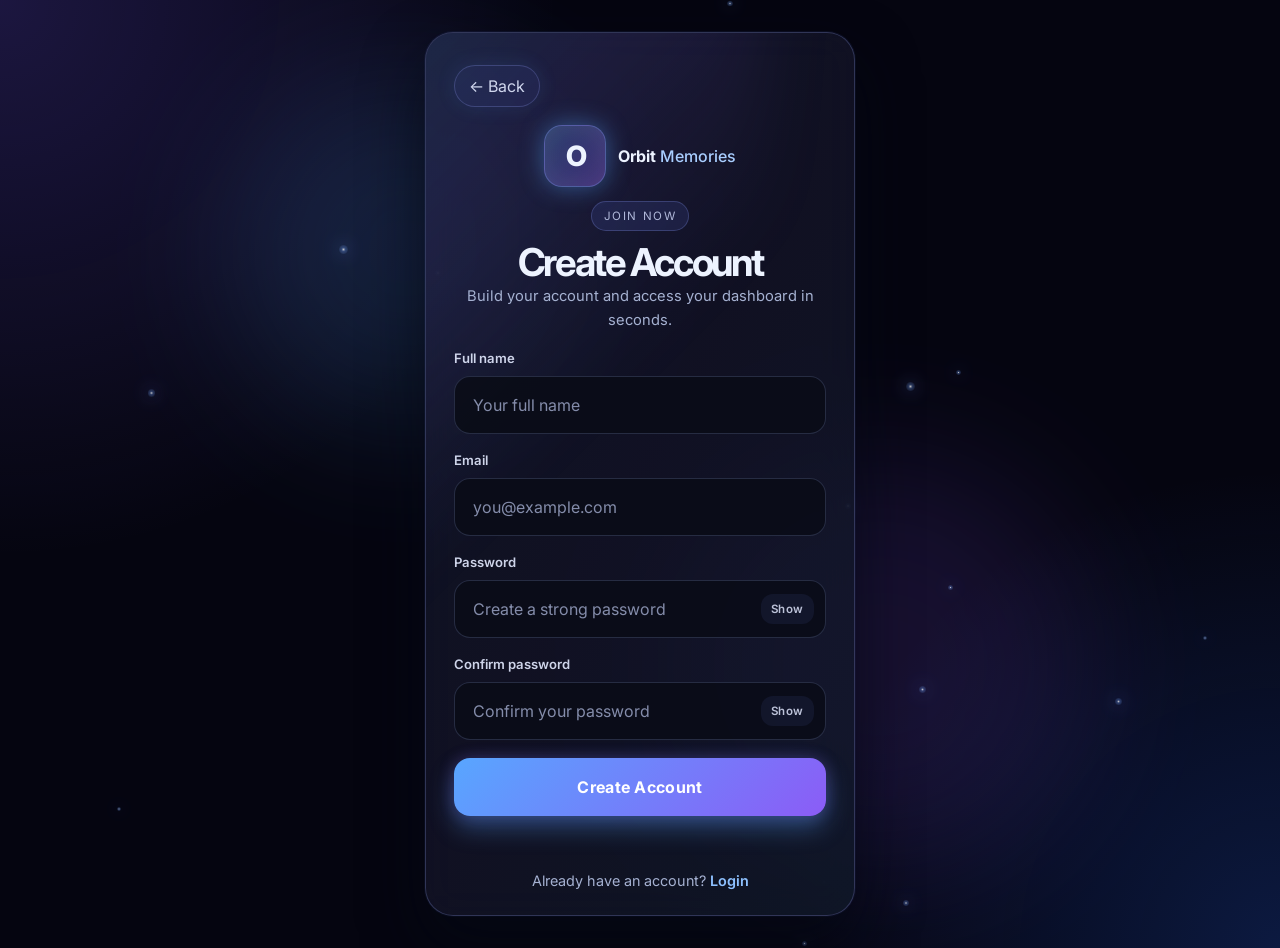
==== commit 7b76b82e: "Refresh updated gallery assets" ====
--- a/create-account.html
+++ b/create-account.html
@@ -14,7 +14,7 @@
       href="https://fonts.googleapis.com/css2?family=Inter:wght@400;500;600;700;800&display=swap"
       rel="stylesheet"
     />
-    <link rel="stylesheet" href="style.css" />
+    <link rel="stylesheet" href="style.css?v=2" />
   </head>
   <body class="auth-page signup-page">
     <div class="page-transition-overlay" aria-hidden="true">
@@ -117,6 +117,6 @@
       </main>
     </div>
 
-    <script src="script.js"></script>
+    <script src="script.js?v=2"></script>
   </body>
 </html>
--- a/style.css
+++ b/style.css
@@ -1315,16 +1315,21 @@
 .media-type-badge {
   position: absolute;
   top: 10px;
-  right: 10px;
+  left: 10px;
   z-index: 1;
   padding: 5px 7px;
   border: 1px solid rgba(210, 232, 244, 0.3);
   border-radius: 6px;
-  color: #eef9fc;
+  color: #d9f2f0;
   background: rgba(5, 9, 16, 0.7);
   font: 600 8px "Space Grotesk", sans-serif;
   letter-spacing: 0.1em;
   pointer-events: none;
+}
+
+.videos-collection .media-type-badge {
+  border-color: rgba(205, 184, 244, 0.36);
+  color: #eadfff;
 }
 
 .photo-tile-caption {
